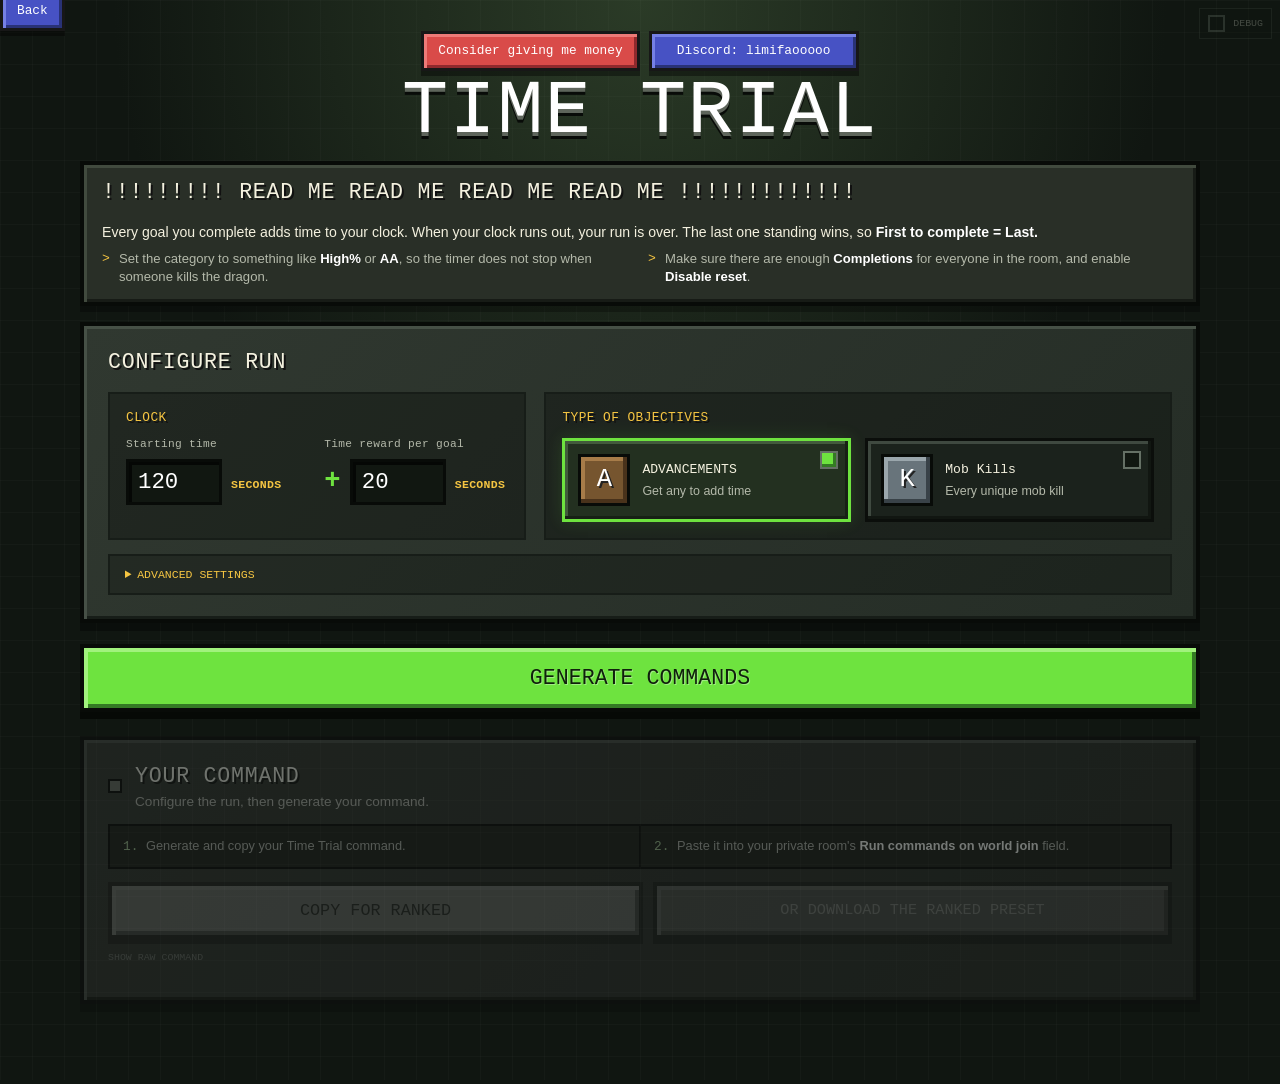
==== timeTrial/index.html @ 6797eecd "initialgithub" ====
<!DOCTYPE html>
<html lang="en">
<head>
    <meta charset="UTF-8">
    <meta name="viewport" content="width=device-width, initial-scale=1.0">
    <title>Time Trial</title>
    <link rel="stylesheet" href="style.css">
</head>
<body>
    <label class="debug-toggle floating-debug"><input id="show-limit" type="checkbox"><span></span>DEBUG</label>
    <div> 
        <a id="back-button" class="social-button discord-button" href="../hub/">Back</a>
    </div>
    <main class="page-shell">
        <header class="hero">
            <div class="social-links">
                <a class="social-button kofi-button" href="https://ko-fi.com/tchongass" target="_blank" rel="noopener noreferrer">Consider giving me money</a>
                <button class="social-button discord-button" id="discord-button" type="button">Discord: limifaooooo</button>
            </div>
            <h1>TIME TRIAL</h1>
        </header>

        <section class="how-to">
            <div class="config-heading">
                <h2>!!!!!!!!! READ ME READ ME READ ME READ ME !!!!!!!!!!!!!</h2>
            </div>
            <p>Every goal you complete adds time to your clock. When your clock runs out, your run is over. The last one standing wins, so <b>First to complete = Last.</b></p>
            <ul>
                <li>Set the category to something like <b>High%</b> or <b>AA</b>, so the timer does not stop when someone kills the dragon.</li>
                <li>Make sure there are enough <b>Completions</b> for everyone in the room, and enable <b>Disable reset</b>.</li>
            </ul>
        </section>

        <section class="mc-panel config-panel">
            <div class="config-heading">
                <h2>CONFIGURE RUN</h2>
            </div>
            <div class="config-layout">
                <div class="config-group">
                    <h3>CLOCK</h3>
                    <div class="time-fields">
                        <label class="number-field">
                            <span>Starting time</span>
                            <div><input id="start-time" type="number" min="1" value="120"><strong>SECONDS</strong></div>
                        </label>
                        <label class="number-field">
                            <span>Time reward per goal</span>
                            <div><b>+</b><input id="bonus-time" type="number" min="1" value="20"><strong>SECONDS</strong></div>
                        </label>
                    </div>
                </div>
                <div class="config-group">
                    <h3>TYPE OF OBJECTIVES</h3>
                    <div class="mode-grid">
                        <label class="mode-card active">
                            <input id="mode-advancements" type="checkbox" checked>
                            <span class="checkmark"></span>
                            <span class="mode-icon">A</span>
                            <span class="mode-copy"><strong>ADVANCEMENTS</strong><small>Get any to add time</small></span>
                        </label>
                        <label class="mode-card">
                            <input id="mode-kills" type="checkbox">
                            <span class="checkmark"></span>
                            <span class="mode-icon sword">K</span>
                            <span class="mode-copy"><strong>Mob Kills</strong><small>Every unique mob kill</small></span>
                        </label>
                    </div>
                </div>
            </div>
            <details class="advanced-settings">
                <summary>ADVANCED SETTINGS</summary>
                <div class="advanced-grid">
                    <label class="setting-toggle"><input id="separate-rewards" type="checkbox"><span></span>Use different rewards per objective</label>
                    <label>Advancement reward <span><b>+</b><input id="advancement-reward" type="number" min="1" value="20" disabled> seconds</span></label>
                    <label>Mob reward <span><b>+</b><input id="mob-reward" type="number" min="1" value="10" disabled> seconds</span></label>
                    <label>Overview duration <span><input id="preview-time" type="number" min="0" value="15"> seconds</span></label>
                    <label class="setting-toggle"><input id="preview-sounds" type="checkbox" checked><span></span>Final 3-second countdown sound</label>
                    <label class="setting-toggle"><input id="creative-after-loss" type="checkbox"><span></span>Creative mode 5 seconds after losing</label>
                </div>
            </details>
        </section>

        <button id="generate" class="mc-button"><span>GENERATE COMMANDS</span></button>

        <section class="mc-panel output-panel">
            <div class="command-ready">
                <div><span class="ready-light"></span><div><h2>YOUR COMMAND</h2><p id="summary">Configure the run, then generate your command.</p></div></div>
            </div>
            <ol class="copy-steps">
                <li>Generate and copy your Time Trial command.</li>
                <li>Paste it into your private room's <b>Run commands on world join</b> field.</li>
            </ol>
            <div class="command-buttons bottom-actions">
                <button id="copy" class="copy-button" disabled>COPY FOR RANKED</button>
                <button id="download-preset" class="download-button" disabled>OR DOWNLOAD THE RANKED PRESET</button>
            </div>
            <div class="output-tools">
                <button id="toggle-output" class="text-button" disabled>SHOW RAW COMMAND</button>
            </div>
            <div class="limit-meter" id="limit-meter" hidden>
                <div class="limit-track"><span id="limit-bar"></span></div>
                <strong id="limit-label">0 / 32,500</strong>
            </div>
            <textarea id="output" readonly spellcheck="false" hidden></textarea>
        </section>
    </main>
    <script src="script.js"></script>
</body>
</html>
---- timeTrial/style.css ----
:root {
    --void: #101611;
    --deep: #182019;
    --stone: #303830;
    --stone-light: #465046;
    --edge: #080b08;
    --cream: #f4f1df;
    --muted: #b4b9aa;
    --lime: #6ee33f;
    --lime-dark: #347b24;
    --gold: #f5c542;
    --danger: #e65b45;
    --mc-font: "Minecraftory", "Minecraft Ten", "Press Start 2P", Impact, monospace;
}

* { box-sizing: border-box; }
body {
    margin: 0;
    min-height: 100vh;
    color: var(--cream);
    background-color: var(--void);
    background-image:
        linear-gradient(rgba(255,255,255,.018) 1px, transparent 1px),
        linear-gradient(90deg, rgba(255,255,255,.018) 1px, transparent 1px),
        radial-gradient(circle at 50% 0, #2b3b27 0, transparent 42%);
    background-size: 32px 32px, 32px 32px, auto;
    font-family: "Segoe UI", Arial, sans-serif;
}

button, input, textarea { font: inherit; }
.social-links { display: flex; justify-content: center; align-items: center; gap: 9px; margin-bottom: 8px; }
.social-button { min-width: 210px; padding: 10px 14px; border: 3px solid #171717; color: #fff; font-family: var(--mc-font); font-size: .8rem; font-weight: 400; line-height: 1.15; text-align: center; text-decoration: none; cursor: pointer; transition: transform .12s, filter .12s; }
.social-button:hover { filter: brightness(1.1); transform: translateY(-2px); }
.social-button:active { transform: translateY(3px); }
.kofi-button { background: #d94b49; box-shadow: inset 3px 3px #ed7a78, inset -3px -3px #8f292d, 0 5px 0 rgba(0,0,0,.4); }
.discord-button { background: #4752c4; box-shadow: inset 3px 3px #7580e5, inset -3px -3px #293276, 0 5px 0 rgba(0,0,0,.4); }
.page-shell { width: min(1120px, calc(100% - 40px)); margin: 0 auto; padding: 10px 0 60px; }
.hero { text-align: center; padding: 2px 12px 14px; }
.hero h1 { margin: 2px 0; font-family: var(--mc-font); font-size: clamp(2.8rem, 7vw, 4.8rem); font-weight: 400; line-height: .85; letter-spacing: .02em; color: #fff; text-shadow: 0 4px #5e655b, 0 7px #080b08; }
.how-to { margin-bottom: 16px; padding: 15px 18px; background: #292f27; border: 4px solid var(--edge); box-shadow: inset 3px 3px #414a3e, inset -3px -3px #171b16, 0 6px 0 rgba(0,0,0,.3); }
.how-to > strong { color: var(--lime); font-family: var(--mc-font); font-size: .72rem; font-weight: 400; letter-spacing: .025em; }
.how-to p { margin: 7px 0 8px; color: var(--cream); font-size: .88rem; line-height: 1.45; }
.how-to ul { display: grid; grid-template-columns: 1fr 1fr; gap: 16px; margin: 0; padding: 0; list-style: none; }
.how-to li { position: relative; padding-left: 17px; color: var(--muted); font-size: .82rem; line-height: 1.4; }
.how-to li::before { content: ">"; position: absolute; left: 0; color: var(--gold); font-family: var(--mc-font); }
.how-to b { color: #fff; }

.mc-panel { margin-bottom: 16px; padding: 24px; background: linear-gradient(135deg, #303830, #252d26); border: 4px solid var(--edge); box-shadow: inset 3px 3px 0 var(--stone-light), inset -3px -3px 0 #171d18, 0 8px 0 rgba(0,0,0,.35); }
h2, h3 { margin: 0; font-family: var(--mc-font); font-weight: 400; letter-spacing: .035em; text-shadow: 2px 2px #111; }
h2 { font-size: 1.35rem; }
h3 { color: var(--gold); font-size: .8rem; }
.config-heading { display: flex; align-items: baseline; justify-content: space-between; gap: 20px; margin-bottom: 18px; }
.config-heading p, .output-heading p { margin: 0; color: var(--muted); line-height: 1.4; }
.config-layout { display: grid; grid-template-columns: .9fr 1.35fr; gap: 18px; }
.config-group { min-width: 0; padding: 16px; background: rgba(8,11,8,.35); border: 2px solid #171d18; }
.config-group h3 { margin-bottom: 13px; }
.time-fields { display: grid; grid-template-columns: 1fr 1fr; align-items: center; gap: 14px; }
.number-field { display: flex; flex-direction: column; gap: 9px; color: var(--muted); font-family: var(--mc-font); font-size: .7rem; font-weight: 400; letter-spacing: .025em; }
.number-field > div { display: flex; align-items: baseline; gap: 9px; }
.number-field input { width: 96px; padding: 7px 9px; border: 3px solid var(--edge); border-radius: 0; outline: none; background: #111711; color: #fff; font-family: var(--mc-font); font-size: 1.4rem; font-weight: 400; box-shadow: inset 3px 3px #050705; }
.number-field input:focus { border-color: var(--lime); }
.number-field b { color: var(--lime); font-family: var(--mc-font); font-size: 1.7rem; }
.number-field strong { color: var(--gold); font-size: .72rem; }

.mode-grid { display: grid; grid-template-columns: 1fr 1fr; gap: 14px; }
.mode-card { position: relative; display: flex; align-items: center; gap: 12px; min-height: 82px; padding: 13px; cursor: pointer; background: #1b221c; border: 3px solid #0b0e0b; box-shadow: inset -3px -3px #111611, inset 3px 3px #3f4940; transition: filter .12s, transform .12s; }
.mode-card:hover { filter: brightness(1.12); transform: translateY(-2px); }
.mode-card.active { border-color: var(--lime); background: #233020; box-shadow: inset -3px -3px #172015, inset 3px 3px #425b3c, 0 0 16px rgba(110,227,63,.14); }
.mode-card input { position: absolute; opacity: 0; pointer-events: none; }
.checkmark { position: absolute; top: 10px; right: 10px; width: 18px; height: 18px; border: 2px solid #657065; background: #111711; }
.mode-card.active .checkmark { background: var(--lime); box-shadow: inset -3px -3px var(--lime-dark); }
.mode-icon { display: grid; place-items: center; width: 52px; height: 52px; flex: 0 0 52px; border: 3px solid #080b08; background: #76552f; color: #fff; font-family: var(--mc-font); font-size: 1.6rem; text-shadow: 2px 2px #222; box-shadow: inset -4px -4px #49321b, inset 4px 4px #a77c49; }
.mode-icon.sword { background: #68747b; box-shadow: inset -4px -4px #394248, inset 4px 4px #9aa6ac; }
.mode-copy { display: flex; flex-direction: column; gap: 7px; }
.mode-copy strong { font-family: var(--mc-font); font-size: .82rem; font-weight: 400; }
.mode-copy small { color: var(--muted); font-size: .78rem; font-weight: 400; }
.advanced-settings { margin-top: 14px; border: 2px solid #171d18; background: rgba(8,11,8,.28); }
.advanced-settings summary { padding: 12px 15px; cursor: pointer; color: var(--gold); font-family: var(--mc-font); font-size: .72rem; font-weight: 400; list-style-position: inside; }
.advanced-settings[open] summary { border-bottom: 2px solid #171d18; }
.advanced-grid { display: grid; grid-template-columns: repeat(3, 1fr); gap: 13px; padding: 15px; }
.advanced-grid > label:not(.setting-toggle) { display: flex; flex-direction: column; gap: 7px; color: var(--muted); font-size: .76rem; }
.advanced-grid label > span { display: flex; align-items: center; gap: 7px; }
.advanced-grid input[type="number"] { width: 74px; padding: 7px; border: 2px solid var(--edge); background: #111711; color: #fff; outline: none; }
.advanced-grid input:disabled { opacity: .35; cursor: not-allowed; }
.setting-toggle { display: flex; align-items: center; gap: 8px; color: var(--cream); font-size: .78rem; cursor: pointer; }
.setting-toggle input { position: absolute; opacity: 0; pointer-events: none; }
.setting-toggle > span { width: 17px; height: 17px; border: 2px solid #657065; background: #111711; }
.setting-toggle input:checked + span { background: var(--lime); box-shadow: inset -3px -3px var(--lime-dark); }

.mc-button { width: 100%; margin: 5px 0 24px; padding: 0; border: 4px solid var(--edge); border-radius: 0; cursor: pointer; background: var(--lime-dark); box-shadow: 0 7px 0 #060906; }
.mc-button span { display: block; padding: 18px; background: var(--lime); color: #10200d; font-family: var(--mc-font); font-size: 1.35rem; text-shadow: 1px 1px rgba(255,255,255,.35); box-shadow: inset 4px 4px #a1f27d, inset -4px -4px var(--lime-dark); }
.mc-button:hover span { filter: brightness(1.08); }
.mc-button:active { transform: translateY(5px); box-shadow: 0 2px 0 #060906; }
.mc-button:disabled { cursor: not-allowed; filter: grayscale(1); opacity: .45; }
.mc-button:disabled:active { transform: none; box-shadow: 0 7px 0 #060906; }
.mc-button.generated span { background: var(--gold); box-shadow: inset 4px 4px #ffe28a, inset -4px -4px #9f761c; }
.output-panel { opacity: .42; filter: grayscale(.72); transition: opacity .2s, filter .2s; }
.output-panel.ready { opacity: 1; filter: none; }

.command-ready { display: flex; justify-content: space-between; align-items: center; gap: 24px; margin-bottom: 15px; }
.command-ready > div { display: flex; align-items: center; gap: 13px; }
.command-ready p { margin: 6px 0 0; color: var(--muted); font-size: .85rem; }
.ready-light { width: 14px; height: 14px; flex: 0 0 14px; background: #667066; border: 2px solid var(--edge); }
.output-panel.ready .ready-light { background: var(--lime); box-shadow: 0 0 10px rgba(110,227,63,.5); }
.copy-steps { display: grid; grid-template-columns: repeat(2, 1fr); gap: 2px; margin: 0 0 13px; padding: 2px; list-style-position: inside; background: var(--edge); counter-reset: steps; }
.copy-steps li { padding: 11px 13px; background: #1b221c; color: var(--muted); font-size: .8rem; line-height: 1.4; }
.copy-steps li::marker { color: var(--lime); font-family: var(--mc-font); }
.copy-steps b { color: #fff; }
.output-tools { display: flex; align-items: center; gap: 16px; margin-bottom: 13px; }
.text-button { padding: 0; border: 0; background: none; color: var(--gold); cursor: pointer; font-family: var(--mc-font); font-size: .62rem; }
.text-button:hover { color: #ffe082; }
.text-button:disabled { color: #667066; cursor: not-allowed; }
.debug-toggle { display: flex; align-items: center; gap: 8px; cursor: pointer; color: var(--muted); font-family: var(--mc-font); font-size: .62rem; }
.floating-debug { position: fixed; top: 8px; right: 8px; z-index: 30; padding: 6px 8px; opacity: .32; background: #111711; border: 1px solid #394139; transition: opacity .15s; }
.floating-debug:hover, .floating-debug:has(input:checked) { opacity: 1; }
.debug-toggle input { position: absolute; opacity: 0; pointer-events: none; }
.debug-toggle span { width: 17px; height: 17px; border: 2px solid #657065; background: #111711; }
.debug-toggle input:checked + span { background: var(--gold); box-shadow: inset -3px -3px #8c681b; }
.command-buttons { display: flex; align-items: stretch; gap: 10px; }
.bottom-actions { margin-bottom: 13px; }
.bottom-actions .copy-button, .bottom-actions .download-button { flex: 1; }
.copy-button { min-width: 210px; min-height: 56px; padding: 15px 28px; border: 4px solid var(--edge); border-radius: 0; background: var(--lime); color: #10200d; cursor: pointer; font-family: var(--mc-font); font-size: 1.05rem; font-weight: 400; box-shadow: inset 4px 4px #a1f27d, inset -4px -4px var(--lime-dark), 0 5px 0 #080b08; }
.copy-button:hover { filter: brightness(1.1); transform: translateY(-1px); }
.copy-button:disabled { cursor: not-allowed; filter: grayscale(1); opacity: .38; transform: none; }
.copy-button:active { transform: translateY(3px); box-shadow: inset 4px 4px #a1f27d, inset -4px -4px var(--lime-dark), 0 2px 0 #080b08; }
.copy-button.copied { background: var(--gold); color: #211900; box-shadow: inset 4px 4px #ffe28a, inset -4px -4px #9f761c; }
.download-button { min-width: 190px; padding: 13px 20px; border: 4px solid var(--edge); background: #4d83c6; color: #fff; cursor: pointer; font-family: var(--mc-font); font-size: .95rem; font-weight: 400; box-shadow: inset 4px 4px #79a9e1, inset -4px -4px #2b4e7a, 0 5px 0 #080b08; }
.download-button:hover { filter: brightness(1.1); transform: translateY(-1px); }
.download-button:active { transform: translateY(3px); box-shadow: inset 4px 4px #79a9e1, inset -4px -4px #2b4e7a, 0 2px 0 #080b08; }
.download-button:disabled { cursor: not-allowed; filter: grayscale(1); opacity: .38; transform: none; }
.limit-meter { display: flex; align-items: center; gap: 14px; margin-bottom: 12px; }
.limit-meter[hidden] { display: none; }
.limit-track { height: 12px; flex: 1; padding: 2px; background: #0b0e0b; border: 1px solid #606960; }
.limit-track span { display: block; width: 0; height: 100%; background: var(--lime); transition: width .2s, background .2s; }
.limit-meter strong { min-width: 130px; color: var(--lime); font-family: var(--mc-font); font-size: .68rem; text-align: right; }
.limit-meter.warning .limit-track span { background: var(--gold); }
.limit-meter.warning strong { color: var(--gold); }
.limit-meter.over .limit-track span { background: var(--danger); }
.limit-meter.over strong { color: var(--danger); }
#output { width: 100%; min-height: 150px; padding: 14px; resize: vertical; border: 3px solid #0a0d0a; border-radius: 0; outline: none; background: #0e130f; color: #9df479; font-family: Consolas, monospace; font-size: .78rem; line-height: 1.45; box-shadow: inset 4px 4px #060806; word-break: break-all; }
#output[hidden] { display: none; }
#output:focus { border-color: var(--lime-dark); }
.output-note { margin: 12px 0 0; color: var(--muted); font-size: .82rem; }

@media (max-width: 700px) {
    .social-links { flex-direction: column; gap: 9px; }
    .social-button { width: min(100%, 310px); min-width: 0; }
    .page-shell { width: min(100% - 20px, 920px); padding-top: 8px; }
    .hero h1 { font-size: 3.4rem; }
    .mc-panel { padding: 17px; }
    .how-to ul, .config-layout, .time-fields, .mode-grid, .advanced-grid, .copy-steps { grid-template-columns: 1fr; }
    .config-heading { display: block; }
    .config-heading p { margin-top: 8px; }
    .command-ready, .command-buttons { align-items: stretch; flex-direction: column; }
    .copy-button, .download-button { width: 100%; }
}
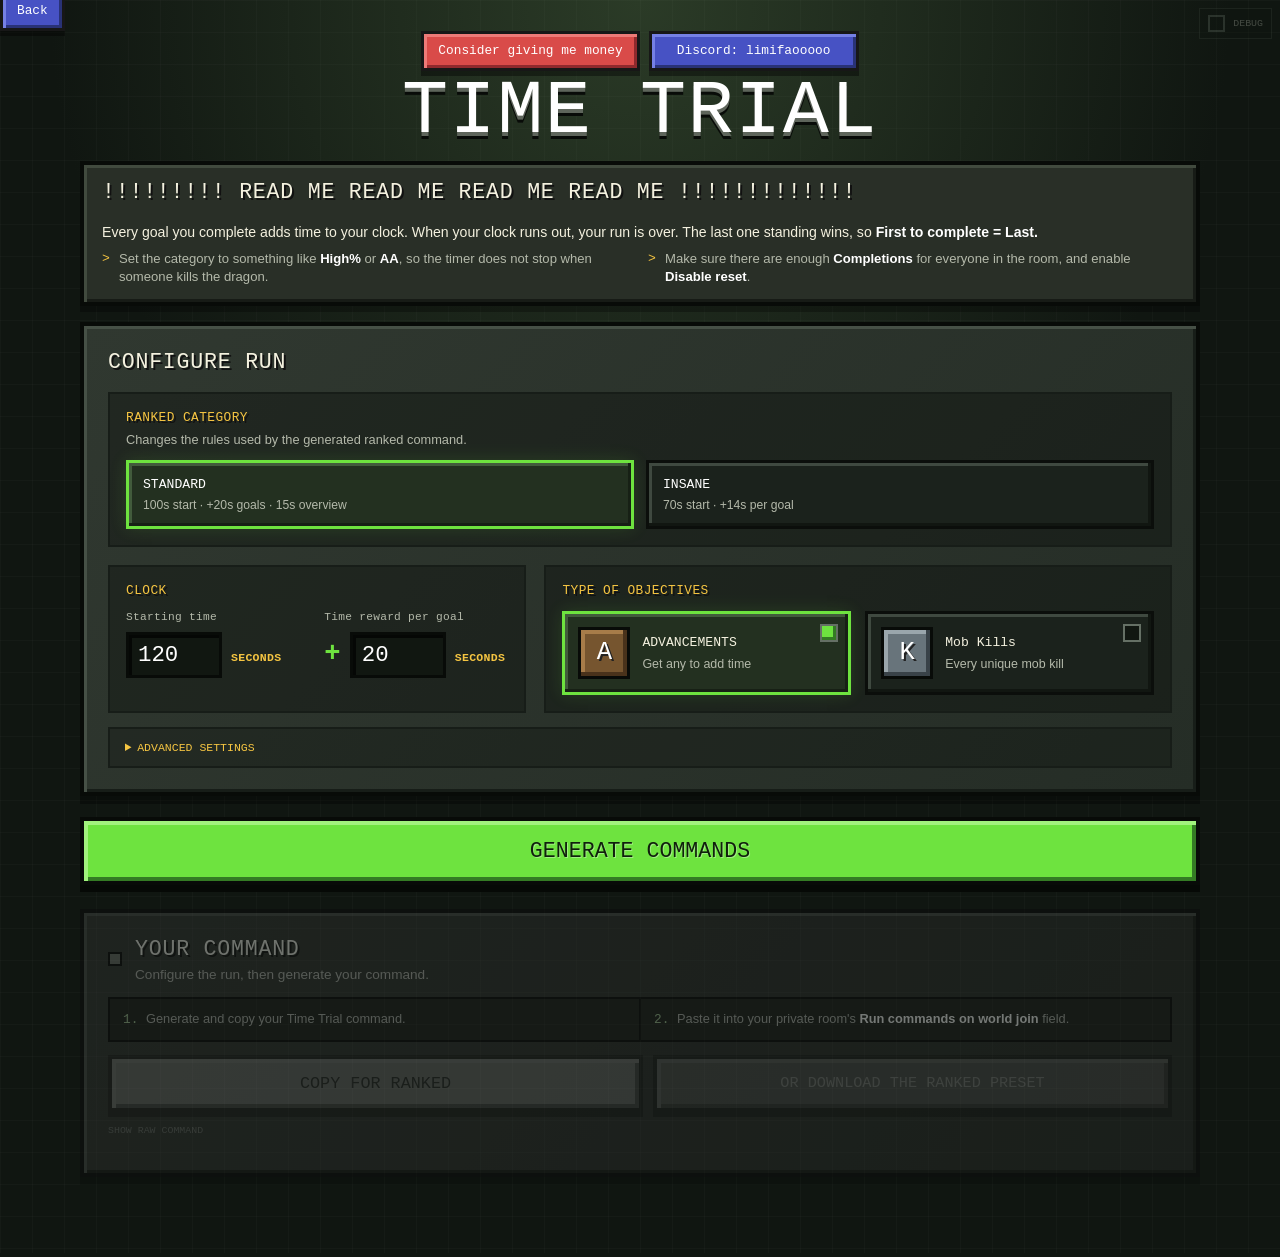
==== commit 2312fd80: "insane mode" ====
--- a/timeTrial/index.html
+++ b/timeTrial/index.html
@@ -34,6 +34,20 @@
         <section class="mc-panel config-panel">
             <div class="config-heading">
                 <h2>CONFIGURE RUN</h2>
+            </div>
+            <div class="ranked-category">
+                <h3>RANKED CATEGORY</h3>
+                <p>Changes the rules used by the generated ranked command.</p>
+                <div class="category-grid">
+                    <label class="category-card active">
+                        <input name="ranked-category" type="radio" value="standard" checked>
+                        <span><strong>STANDARD</strong><small>100s start · +20s goals · 15s overview</small></span>
+                    </label>
+                    <label class="category-card insane">
+                        <input name="ranked-category" type="radio" value="insane">
+                        <span><strong>INSANE</strong><small>70s start · +14s per goal</small></span>
+                    </label>
+                </div>
             </div>
             <div class="config-layout">
                 <div class="config-group">
@@ -103,6 +117,19 @@
             </div>
             <textarea id="output" readonly spellcheck="false" hidden></textarea>
         </section>
+
+        <section class="mc-panel output-panel" id="ranked-panel" hidden>
+            <div class="command-ready">
+                <div><span class="ready-light"></span><div><h2>RANKED MODE COMMAND</h2><p id="ranked-summary">Generate commands to build the ranked variant.</p></div></div>
+            </div>
+            <div class="command-buttons bottom-actions">
+                <button id="copy-ranked" class="copy-button" disabled>COPY RANKED COMMAND</button>
+            </div>
+            <div class="output-tools">
+                <button id="toggle-ranked-output" class="text-button" disabled>SHOW RAW COMMAND</button>
+            </div>
+            <textarea id="ranked-output" readonly spellcheck="false" hidden></textarea>
+        </section>
     </main>
     <script src="script.js"></script>
 </body>
--- a/timeTrial/style.css
+++ b/timeTrial/style.css
@@ -51,6 +51,18 @@
 h3 { color: var(--gold); font-size: .8rem; }
 .config-heading { display: flex; align-items: baseline; justify-content: space-between; gap: 20px; margin-bottom: 18px; }
 .config-heading p, .output-heading p { margin: 0; color: var(--muted); line-height: 1.4; }
+.ranked-category { margin-bottom: 18px; padding: 16px; border: 2px solid #171d18; background: rgba(8,11,8,.35); }
+.ranked-category > p { margin: 7px 0 13px; color: var(--muted); font-size: .8rem; }
+.category-grid { display: grid; grid-template-columns: 1fr 1fr; gap: 12px; }
+.category-card { position: relative; padding: 14px; border: 3px solid #0b0e0b; background: #1b221c; cursor: pointer; box-shadow: inset -3px -3px #111611, inset 3px 3px #3f4940; transition: filter .12s, transform .12s; }
+.category-card:hover { filter: brightness(1.1); transform: translateY(-2px); }
+.category-card input { position: absolute; opacity: 0; pointer-events: none; }
+.category-card span { display: flex; flex-direction: column; gap: 6px; }
+.category-card strong { color: #fff; font-family: var(--mc-font); font-size: .82rem; font-weight: 400; }
+.category-card small { color: var(--muted); font-size: .76rem; }
+.category-card.active { border-color: var(--lime); background: #233020; box-shadow: inset -3px -3px #172015, inset 3px 3px #425b3c, 0 0 16px rgba(110,227,63,.14); }
+.category-card.insane.active { border-color: #ef5548; background: #38201d; box-shadow: inset -3px -3px #211210, inset 3px 3px #6b332d, 0 0 16px rgba(239,85,72,.2); }
+.category-card.insane.active strong { color: #ff7568; }
 .config-layout { display: grid; grid-template-columns: .9fr 1.35fr; gap: 18px; }
 .config-group { min-width: 0; padding: 16px; background: rgba(8,11,8,.35); border: 2px solid #171d18; }
 .config-group h3 { margin-bottom: 13px; }
@@ -137,9 +149,9 @@
 .limit-meter.warning strong { color: var(--gold); }
 .limit-meter.over .limit-track span { background: var(--danger); }
 .limit-meter.over strong { color: var(--danger); }
-#output { width: 100%; min-height: 150px; padding: 14px; resize: vertical; border: 3px solid #0a0d0a; border-radius: 0; outline: none; background: #0e130f; color: #9df479; font-family: Consolas, monospace; font-size: .78rem; line-height: 1.45; box-shadow: inset 4px 4px #060806; word-break: break-all; }
-#output[hidden] { display: none; }
-#output:focus { border-color: var(--lime-dark); }
+#output, #ranked-output { width: 100%; min-height: 150px; padding: 14px; resize: vertical; border: 3px solid #0a0d0a; border-radius: 0; outline: none; background: #0e130f; color: #9df479; font-family: Consolas, monospace; font-size: .78rem; line-height: 1.45; box-shadow: inset 4px 4px #060806; word-break: break-all; }
+#output[hidden], #ranked-output[hidden], #ranked-panel[hidden] { display: none; }
+#output:focus, #ranked-output:focus { border-color: var(--lime-dark); }
 .output-note { margin: 12px 0 0; color: var(--muted); font-size: .82rem; }
 
 @media (max-width: 700px) {
@@ -148,7 +160,7 @@
     .page-shell { width: min(100% - 20px, 920px); padding-top: 8px; }
     .hero h1 { font-size: 3.4rem; }
     .mc-panel { padding: 17px; }
-    .how-to ul, .config-layout, .time-fields, .mode-grid, .advanced-grid, .copy-steps { grid-template-columns: 1fr; }
+    .how-to ul, .category-grid, .config-layout, .time-fields, .mode-grid, .advanced-grid, .copy-steps { grid-template-columns: 1fr; }
     .config-heading { display: block; }
     .config-heading p { margin-top: 8px; }
     .command-ready, .command-buttons { align-items: stretch; flex-direction: column; }
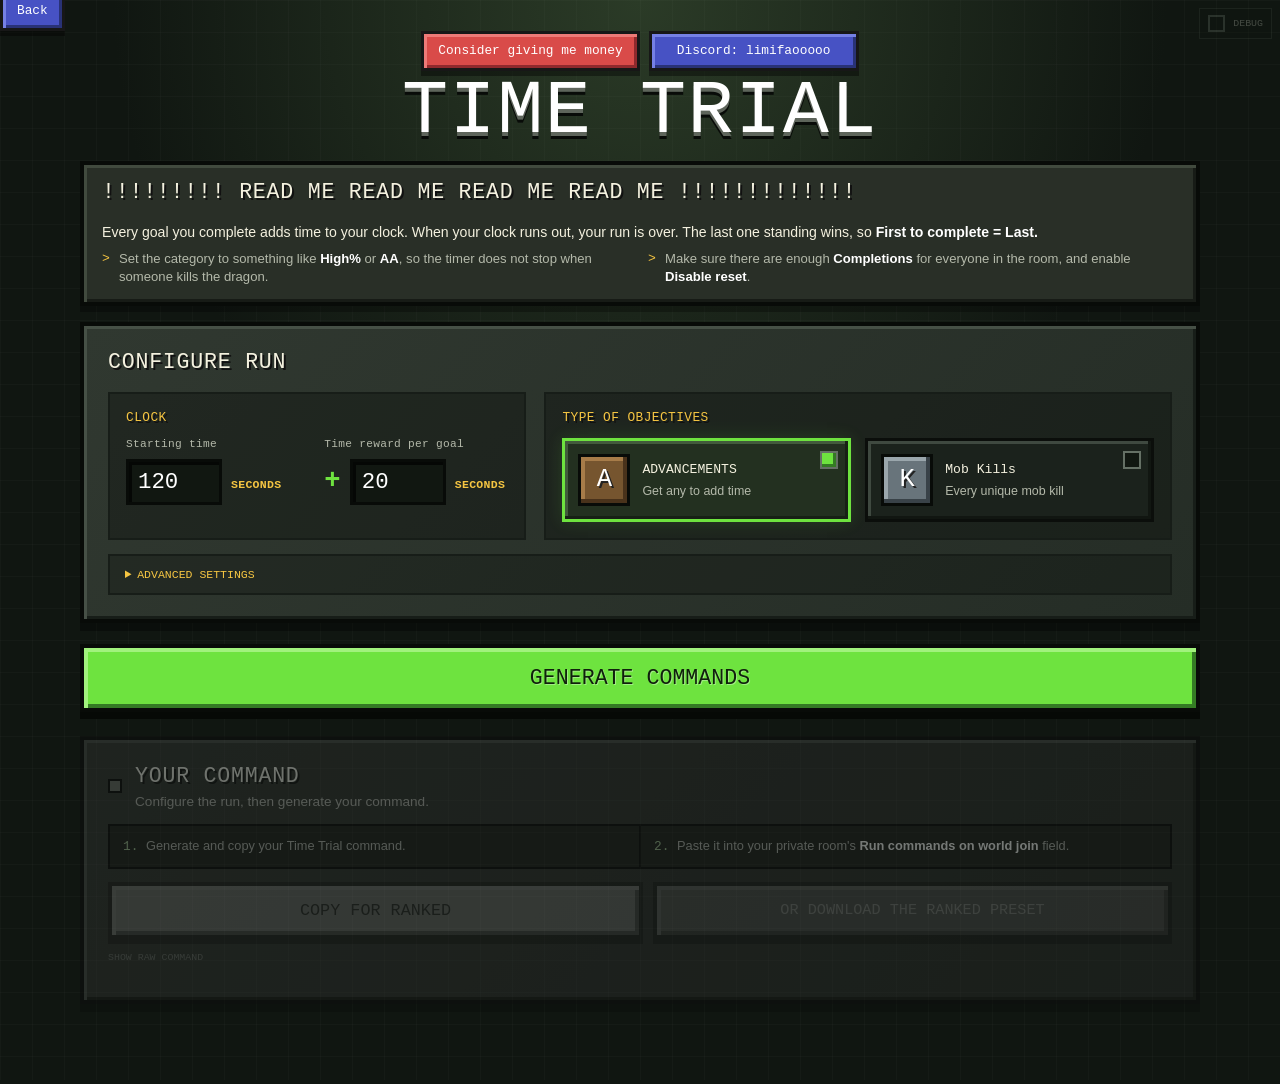
==== commit 841211b7: "fix" ====
--- a/timeTrial/index.html
+++ b/timeTrial/index.html
@@ -34,20 +34,6 @@
         <section class="mc-panel config-panel">
             <div class="config-heading">
                 <h2>CONFIGURE RUN</h2>
-            </div>
-            <div class="ranked-category">
-                <h3>RANKED CATEGORY</h3>
-                <p>Changes the rules used by the generated ranked command.</p>
-                <div class="category-grid">
-                    <label class="category-card active">
-                        <input name="ranked-category" type="radio" value="standard" checked>
-                        <span><strong>STANDARD</strong><small>100s start · +20s goals · 15s overview</small></span>
-                    </label>
-                    <label class="category-card insane">
-                        <input name="ranked-category" type="radio" value="insane">
-                        <span><strong>INSANE</strong><small>70s start · +14s per goal</small></span>
-                    </label>
-                </div>
             </div>
             <div class="config-layout">
                 <div class="config-group">
@@ -122,7 +108,22 @@
             <div class="command-ready">
                 <div><span class="ready-light"></span><div><h2>RANKED MODE COMMAND</h2><p id="ranked-summary">Generate commands to build the ranked variant.</p></div></div>
             </div>
+            <div class="ranked-category">
+                <h3>RANKED CATEGORY</h3>
+                <p>Every ranked category uses a fixed competitive configuration.</p>
+                <div class="category-grid">
+                    <label class="category-card active">
+                        <input name="ranked-category" type="radio" value="standard" checked>
+                        <span><strong>STANDARD</strong><small>100s start · +20s goals · 15s overview</small></span>
+                    </label>
+                    <label class="category-card insane">
+                        <input name="ranked-category" type="radio" value="insane">
+                        <span><strong>INSANE</strong><small>70s start · +14s goals · 15s overview</small></span>
+                    </label>
+                </div>
+            </div>
             <div class="command-buttons bottom-actions">
+                <button id="generate-ranked" class="download-button">GENERATE RANKED COMMAND</button>
                 <button id="copy-ranked" class="copy-button" disabled>COPY RANKED COMMAND</button>
             </div>
             <div class="output-tools">
